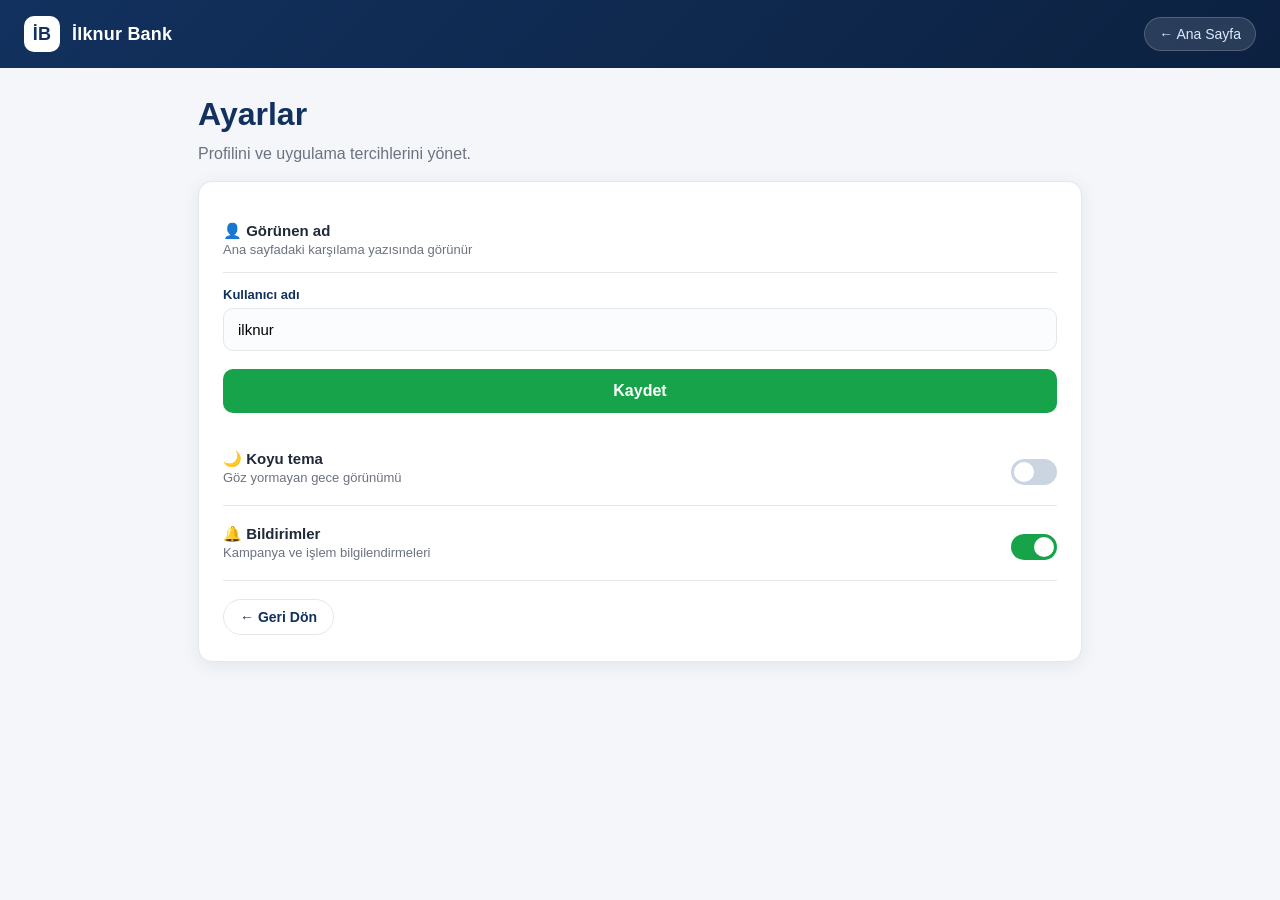
==== ayarlar.html @ 50ea3a40 "karsilama fontu ve ayarlar sayfasi" ====
<!DOCTYPE html>
<html lang="tr">
<head>
<meta charset="UTF-8">
<meta name="viewport" content="width=device-width, initial-scale=1.0">
<title>Ayarlar — İlknur Bank</title>
<link rel="stylesheet" href="style.css">
<script>
function load() {
  if (localStorage.getItem("tema") === "koyu") document.body.classList.add("dark");
  document.getElementById("kadi").value = localStorage.getItem("bank_user") || "ilknur";
  document.getElementById("tema").checked = localStorage.getItem("tema") === "koyu";
  document.getElementById("bildirim").checked = localStorage.getItem("bildirim") !== "kapali";
}
function saveUser(e) {
  if (e) e.preventDefault();
  var v = document.getElementById("kadi").value.trim();
  if (!v) return false;
  localStorage.setItem("bank_user", v);
  msg("Kullanıcı adı güncellendi: " + v);
  return false;
}
function toggleTema(el) {
  localStorage.setItem("tema", el.checked ? "koyu" : "acik");
  document.body.classList.toggle("dark", el.checked);
}
function toggleBildirim(el) {
  localStorage.setItem("bildirim", el.checked ? "acik" : "kapali");
  msg(el.checked ? "Bildirimler açıldı." : "Bildirimler kapatıldı.");
}
function msg(t) {
  var m = document.getElementById("msg");
  m.className = "alert ok"; m.textContent = t;
}
window.onload = load;
</script>
</head>
<body>
<div class="topbar"><div class="brand"><div class="brand-mark">İB</div><span>İlknur Bank</span></div><a href="index.html">← Ana Sayfa</a></div>
<div class="container">
  <h1>Ayarlar</h1>
  <p class="muted">Profilini ve uygulama tercihlerini yönet.</p>

  <form class="panel" style="max-width:100%" onsubmit="return saveUser(event)">
    <div class="settings-row">
      <div><strong>👤 Görünen ad</strong><small>Ana sayfadaki karşılama yazısında görünür</small></div>
    </div>
    <label for="kadi">Kullanıcı adı</label>
    <input id="kadi" type="text" maxlength="20">
    <button class="primary" type="submit">Kaydet</button>

    <div class="settings-row" style="margin-top:18px">
      <div><strong>🌙 Koyu tema</strong><small>Göz yormayan gece görünümü</small></div>
      <label class="switch"><input id="tema" type="checkbox" onchange="toggleTema(this)"><span class="slider"></span></label>
    </div>
    <div class="settings-row">
      <div><strong>🔔 Bildirimler</strong><small>Kampanya ve işlem bilgilendirmeleri</small></div>
      <label class="switch"><input id="bildirim" type="checkbox" onchange="toggleBildirim(this)"><span class="slider"></span></label>
    </div>

    <div id="msg" class="alert"></div>
    <a class="button-back" href="index.html">← Geri Dön</a>
  </form>
</div>
</body>
</html>
---- style.css ----
:root {
  --primary: #12315e;
  --primary-dark: #0c2140;
  --accent: #16a34a;
  --accent-dark: #15803d;
  --bg: #f4f6f9;
  --card: #ffffff;
  --text: #1f2937;
  --muted: #6b7280;
  --border: #e5e7eb;
  --radius: 14px;
  --shadow: 0 4px 18px rgba(18, 49, 94, 0.08);
}

* { box-sizing: border-box; }

body {
  font-family: "Inter", "Segoe UI", Arial, sans-serif;
  background: var(--bg);
  color: var(--text);
  margin: 0;
  padding: 0;
  min-height: 100vh;
}

/* Üst bar */
.topbar {
  background: linear-gradient(135deg, var(--primary), var(--primary-dark));
  color: #fff;
  padding: 16px 24px;
  display: flex;
  align-items: center;
  justify-content: space-between;
  position: sticky;
  top: 0;
  z-index: 10;
}

.brand {
  display: flex;
  align-items: center;
  gap: 12px;
  font-weight: 700;
  font-size: 18px;
  letter-spacing: 0.2px;
}

.brand-mark {
  width: 36px;
  height: 36px;
  border-radius: 10px;
  background: #fff;
  color: var(--primary);
  display: grid;
  place-items: center;
  font-weight: 800;
}

.topbar a, .topbar button.link {
  color: #dbeafe;
  text-decoration: none;
  font-size: 14px;
  background: rgba(255,255,255,0.12);
  border: 1px solid rgba(255,255,255,0.18);
  padding: 8px 14px;
  border-radius: 999px;
  cursor: pointer;
}

.topbar a:hover { background: rgba(255,255,255,0.2); }

.container {
  max-width: 920px;
  margin: 0 auto;
  padding: 28px 18px 48px;
}

h1, h2 { margin: 0 0 12px; color: var(--primary); }
.topbar h2 { color: #fff; margin: 0; }

/* Karşılama yazısı — şık serif font */
#welcome {
  font-family: "Playfair Display", Georgia, "Times New Roman", serif;
  font-weight: 700;
  font-size: 34px;
  letter-spacing: 0.3px;
  line-height: 1.2;
  background: linear-gradient(90deg, var(--primary), #2b5ea7);
  -webkit-background-clip: text;
  background-clip: text;
  color: transparent;
}
#welcome .user-name { font-style: italic; }

.topbar-actions { display: flex; gap: 8px; align-items: center; }
p.muted { color: var(--muted); margin: 6px 0 18px; }

/* Bakiye kartı */
.balance-card {
  background: linear-gradient(135deg, var(--primary) 0%, #1e4a8a 100%);
  color: #fff;
  border-radius: var(--radius);
  padding: 24px;
  box-shadow: var(--shadow);
  margin-bottom: 22px;
  display: flex;
  justify-content: space-between;
  align-items: center;
  flex-wrap: wrap;
  gap: 12px;
}

.balance-card small { opacity: 0.8; display: block; margin-bottom: 6px; }
.balance-amount { font-size: 32px; font-weight: 800; letter-spacing: 0.3px; }
.balance-iban { font-size: 13px; opacity: 0.85; margin-top: 6px; }

/* Menü grid */
.menu {
  display: grid;
  grid-template-columns: repeat(auto-fit, minmax(200px, 1fr));
  gap: 14px;
}

.menu a { text-decoration: none; }

.card {
  background: var(--card);
  border: 1px solid var(--border);
  border-radius: var(--radius);
  padding: 22px 18px;
  box-shadow: var(--shadow);
  text-align: left;
  transition: transform 0.15s ease, box-shadow 0.15s ease;
  color: var(--text);
}

a .card:hover {
  transform: translateY(-3px);
  box-shadow: 0 10px 26px rgba(18,49,94,0.14);
  border-color: #cbd5e1;
}

.card .icon { font-size: 28px; margin-bottom: 10px; }
.card strong { display: block; font-size: 16px; margin-bottom: 6px; color: var(--primary); }
.card span { font-size: 13px; color: var(--muted); }

/* Form kartı */
.panel {
  background: var(--card);
  border: 1px solid var(--border);
  border-radius: var(--radius);
  box-shadow: var(--shadow);
  padding: 26px 24px;
  max-width: 560px;
  margin: 0 auto;
}

label { display: block; text-align: left; font-size: 13px; font-weight: 600; margin: 14px 0 6px; color: var(--primary); }

input, select {
  width: 100%;
  padding: 12px 14px;
  border-radius: 10px;
  border: 1.5px solid var(--border);
  font-size: 15px;
  outline: none;
  background: #fbfcfe;
}

input:focus, select:focus { border-color: var(--primary); background: #fff; }

/* Eski sayfalardaki çıplak input'lar için */
body > input { max-width: 560px; margin: 10px auto; display: block; }

button.primary, .btn {
  width: 100%;
  margin-top: 18px;
  padding: 13px 18px;
  border: none;
  border-radius: 10px;
  background: var(--accent);
  color: #fff;
  font-size: 16px;
  font-weight: 700;
  cursor: pointer;
}

button.primary:hover { background: var(--accent-dark); }

.button-back, .back {
  display: inline-block;
  margin-top: 18px;
  color: var(--primary);
  text-decoration: none;
  font-size: 14px;
  font-weight: 600;
  border: 1px solid var(--border);
  padding: 9px 16px;
  border-radius: 999px;
  background: #fff;
}

.button-back:hover { background: #eef2f7; }

/* Login */
.login-wrap {
  min-height: 100vh;
  display: grid;
  place-items: center;
  padding: 24px;
  background: radial-gradient(800px 400px at 20% 10%, #1e4a8a 0%, var(--primary-dark) 55%, #081426 100%);
}

.login-box {
  background: #fff;
  width: 100%;
  max-width: 380px;
  border-radius: 18px;
  padding: 30px 26px;
  box-shadow: 0 20px 60px rgba(0,0,0,0.3);
  text-align: center;
}

.login-box h2 { margin-bottom: 4px; }
.login-box p { color: var(--muted); font-size: 13px; margin-bottom: 18px; }
.demo-info {
  margin-top: 14px;
  font-size: 12px;
  color: var(--muted);
  background: #f8fafc;
  border: 1px dashed #cbd5e1;
  border-radius: 10px;
  padding: 10px;
}

/* Tablo */
.table-wrap { overflow-x: auto; }
table {
  width: 100%;
  border-collapse: collapse;
  font-size: 14px;
  margin-top: 12px;
}
th, td { padding: 12px 10px; border-bottom: 1px solid var(--border); text-align: left; }
th { color: var(--muted); font-weight: 700; font-size: 12px; text-transform: uppercase; }
.positive { color: var(--accent-dark); font-weight: 700; }
.negative { color: #dc2626; font-weight: 700; }

/* Kart görseli */
.bank-card {
  background: linear-gradient(135deg, #0f2a44, #2b5ea7);
  color: #fff;
  border-radius: 16px;
  padding: 20px;
  margin-bottom: 14px;
  box-shadow: var(--shadow);
}
.bank-card .num { font-size: 18px; letter-spacing: 2px; margin: 12px 0; }
.bank-card .row { display: flex; justify-content: space-between; font-size: 13px; opacity: 0.9; }

.alert {
  margin-top: 14px;
  padding: 12px 14px;
  border-radius: 10px;
  font-size: 14px;
  display: none;
}
.alert.ok { display: block; background: #dcfce7; color: #166534; border: 1px solid #bbf7d0; }
.alert.err { display: block; background: #fee2e2; color: #991b1b; border: 1px solid #fecaca; }

/* Ayarlar sayfası */
.settings-row {
  display: flex;
  align-items: center;
  justify-content: space-between;
  gap: 12px;
  padding: 14px 0;
  border-bottom: 1px solid var(--border);
  text-align: left;
}
.settings-row:last-child { border-bottom: none; }
.settings-row strong { display: block; font-size: 15px; }
.settings-row small { color: var(--muted); font-size: 13px; }
.switch { position: relative; width: 46px; height: 26px; flex-shrink: 0; }
.switch input { opacity: 0; width: 100%; height: 100%; margin: 0; cursor: pointer; }
.slider {
  position: absolute; inset: 0;
  background: #cbd5e1; border-radius: 999px;
  pointer-events: none; transition: 0.2s;
}
.slider:before {
  content: ""; position: absolute;
  width: 20px; height: 20px; border-radius: 50%;
  background: #fff; top: 3px; left: 3px; transition: 0.2s;
}
.switch input:checked + .slider { background: var(--accent); }
.switch input:checked + .slider:before { transform: translateX(20px); }

/* Koyu tema (ayarlar ile açılır) */
body.dark {
  --bg: #0f172a;
  --card: #1e293b;
  --text: #e2e8f0;
  --muted: #94a3b8;
  --border: #334155;
  --shadow: 0 4px 18px rgba(0,0,0,0.4);
}
body.dark .topbar { background: linear-gradient(135deg, #020617, #1e3a5f); }
body.dark input, body.dark select { background: #0f172a; color: #e2e8f0; }
body.dark .login-box { background: #1e293b; }
body.dark .login-box h2 { color: #e2e8f0; }
body.dark #welcome { background: linear-gradient(90deg, #93c5fd, #e0f2fe); -webkit-background-clip: text; background-clip: text; }
body.dark .balance-card { background: linear-gradient(135deg, #020617, #1e3a5f); }
body.dark .button-back { background: #1e293b; color: #e2e8f0; }
body.dark .demo-info { background: #0f172a; border-color: #334155; }

@media (max-width: 600px) {
  .balance-amount { font-size: 26px; }
  .container { padding: 18px 14px 36px; }
}
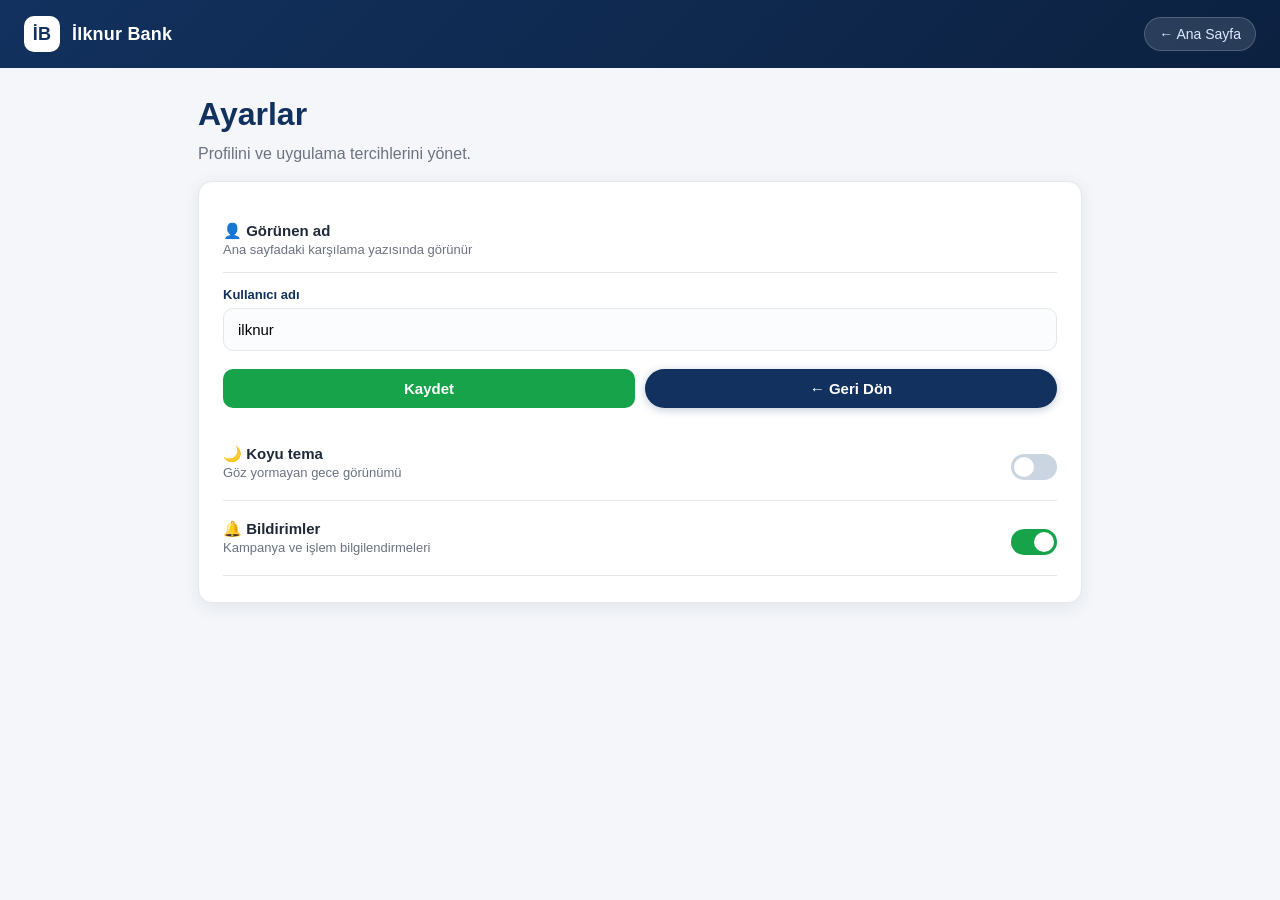
==== commit 703e6931: "gonder ode butonlari yan yana kuculdu" ====
--- a/ayarlar.html
+++ b/ayarlar.html
@@ -47,7 +47,7 @@
     </div>
     <label for="kadi">Kullanıcı adı</label>
     <input id="kadi" type="text" maxlength="20">
-    <button class="primary" type="submit">Kaydet</button>
+    <div class="btn-row"><button class="primary" type="submit">Kaydet</button><a class="button-back" href="index.html">← Geri Dön</a></div>
 
     <div class="settings-row" style="margin-top:18px">
       <div><strong>🌙 Koyu tema</strong><small>Göz yormayan gece görünümü</small></div>
@@ -59,8 +59,8 @@
     </div>
 
     <div id="msg" class="alert"></div>
-    <a class="button-back" href="index.html">← Geri Dön</a>
   </form>
 </div>
+<script src="gecis.js" defer></script>
 </body>
 </html>
--- a/style.css
+++ b/style.css
@@ -78,19 +78,7 @@
 h1, h2 { margin: 0 0 12px; color: var(--primary); }
 .topbar h2 { color: #fff; margin: 0; }
 
-/* Karşılama yazısı — şık serif font */
-#welcome {
-  font-family: "Playfair Display", Georgia, "Times New Roman", serif;
-  font-weight: 700;
-  font-size: 34px;
-  letter-spacing: 0.3px;
-  line-height: 1.2;
-  background: linear-gradient(90deg, var(--primary), #2b5ea7);
-  -webkit-background-clip: text;
-  background-clip: text;
-  color: transparent;
-}
-#welcome .user-name { font-style: italic; }
+#welcome { font-size: 26px; color: #2f5b9c; font-weight: 600; }
 
 .topbar-actions { display: flex; gap: 8px; align-items: center; }
 p.muted { color: var(--muted); margin: 6px 0 18px; }
@@ -187,20 +175,29 @@
 
 button.primary:hover { background: var(--accent-dark); }
 
+/* Yan yana butonlar (Gönder + Geri Dön gibi) */
+.btn-row { display: flex; gap: 10px; margin-top: 18px; }
+.btn-row .primary, .btn-row .button-back {
+  flex: 1; width: auto; margin: 0;
+  text-align: center; padding: 11px 12px; font-size: 15px;
+  display: flex; align-items: center; justify-content: center;
+}
+
 .button-back, .back {
   display: inline-block;
   margin-top: 18px;
-  color: var(--primary);
+  color: #fff;
   text-decoration: none;
   font-size: 14px;
-  font-weight: 600;
-  border: 1px solid var(--border);
-  padding: 9px 16px;
+  font-weight: 700;
+  border: none;
+  padding: 10px 20px;
   border-radius: 999px;
-  background: #fff;
-}
-
-.button-back:hover { background: #eef2f7; }
+  background: var(--primary);
+  box-shadow: 0 2px 8px rgba(18,49,94,0.25);
+}
+
+.button-back:hover { background: var(--primary-dark); }
 
 /* Login */
 .login-wrap {
@@ -309,7 +306,6 @@
 body.dark input, body.dark select { background: #0f172a; color: #e2e8f0; }
 body.dark .login-box { background: #1e293b; }
 body.dark .login-box h2 { color: #e2e8f0; }
-body.dark #welcome { background: linear-gradient(90deg, #93c5fd, #e0f2fe); -webkit-background-clip: text; background-clip: text; }
 body.dark .balance-card { background: linear-gradient(135deg, #020617, #1e3a5f); }
 body.dark .button-back { background: #1e293b; color: #e2e8f0; }
 body.dark .demo-info { background: #0f172a; border-color: #334155; }
@@ -318,3 +314,71 @@
   .balance-amount { font-size: 26px; }
   .container { padding: 18px 14px 36px; }
 }
+
+/* Sekmeler arası geçiş hareketi */
+@keyframes pageIn {
+  from { opacity: 0; transform: translateY(10px); }
+  to { opacity: 1; transform: none; }
+}
+@keyframes modalIn {
+  from { opacity: 0; transform: translateY(16px) scale(0.98); }
+  to { opacity: 1; transform: none; }
+}
+.container, .login-box, .panel { animation: pageIn 0.32s ease; }
+.menu .card { animation: pageIn 0.35s ease backwards; }
+.menu a:nth-child(2) .card { animation-delay: 0.05s; }
+.menu a:nth-child(3) .card { animation-delay: 0.1s; }
+.menu a:nth-child(4) .card { animation-delay: 0.15s; }
+body.leaving { opacity: 0; transform: translateY(6px); transition: opacity 0.18s ease, transform 0.18s ease; }
+
+/* Modal pencere */
+.modal {
+  position: fixed; inset: 0;
+  background: rgba(12, 25, 45, 0.55);
+  backdrop-filter: blur(3px);
+  display: none;
+  align-items: center;
+  justify-content: center;
+  padding: 18px;
+  z-index: 50;
+}
+.modal.open { display: flex; }
+.modal-box {
+  background: var(--bg);
+  border-radius: 18px;
+  width: 100%;
+  max-width: 640px;
+  max-height: 88vh;
+  display: flex;
+  flex-direction: column;
+  overflow: hidden;
+  box-shadow: 0 24px 70px rgba(0,0,0,0.35);
+  animation: modalIn 0.25s ease;
+  border: 1px solid var(--border);
+}
+.modal-head {
+  display: flex;
+  align-items: center;
+  justify-content: space-between;
+  padding: 12px 16px;
+  background: var(--card);
+  border-bottom: 1px solid var(--border);
+  font-weight: 700;
+  color: var(--primary);
+}
+.modal-head button {
+  border: none;
+  background: var(--primary);
+  color: #fff;
+  font-size: 14px;
+  font-weight: 700;
+  border-radius: 999px;
+  padding: 8px 14px;
+  cursor: pointer;
+}
+.modal-head button:hover { background: var(--primary-dark); }
+.modal-frame { width: 100%; height: 62vh; min-height: 420px; border: none; background: var(--bg); }
+@media (prefers-reduced-motion: reduce) {
+  .container, .login-box, .panel, .menu .card { animation: none; }
+  body.leaving { transition: none; }
+}
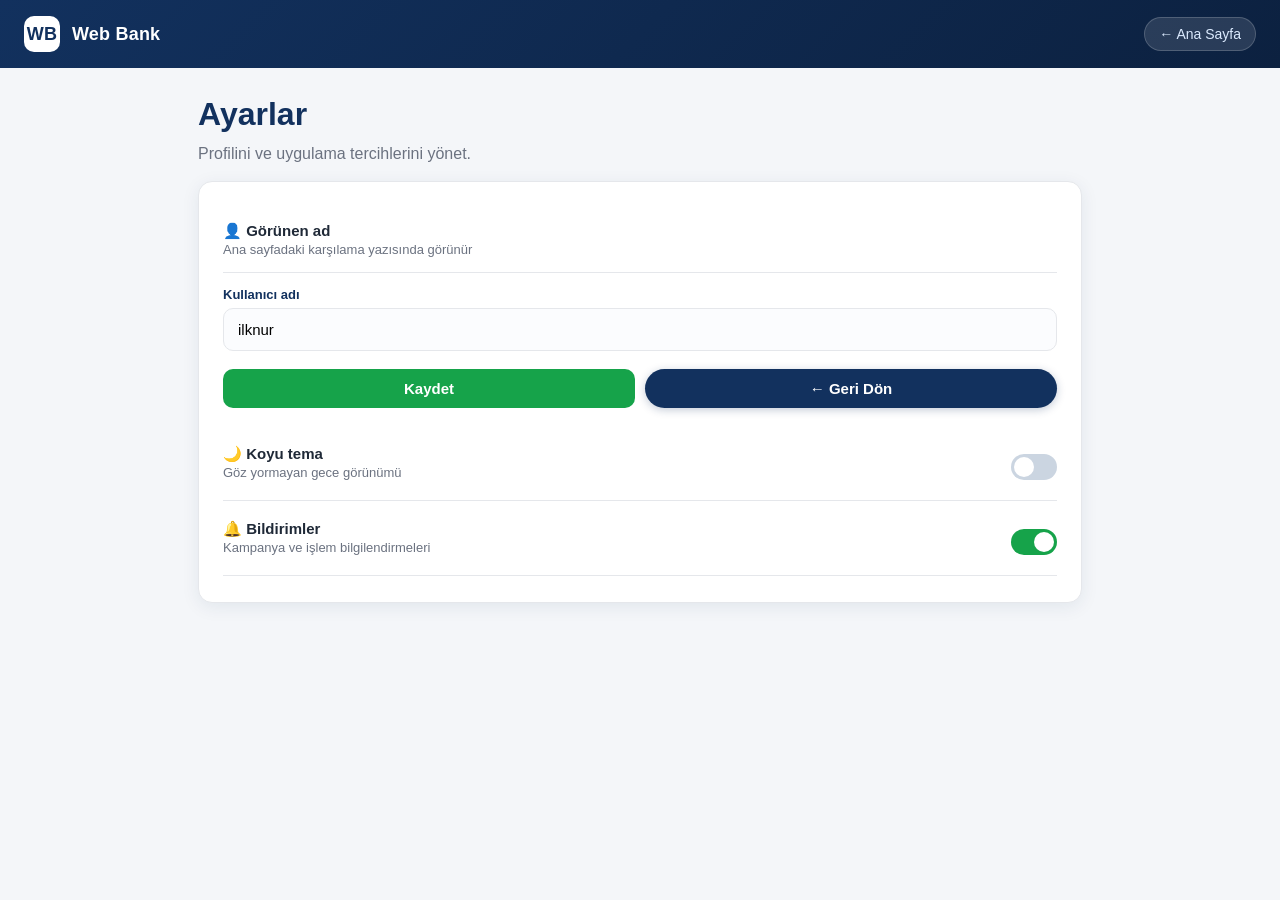
==== commit a2784484: "proje adi Web Bank oldu" ====
--- a/ayarlar.html
+++ b/ayarlar.html
@@ -3,7 +3,7 @@
 <head>
 <meta charset="UTF-8">
 <meta name="viewport" content="width=device-width, initial-scale=1.0">
-<title>Ayarlar — İlknur Bank</title>
+<title>Ayarlar — Web Bank</title>
 <link rel="stylesheet" href="style.css">
 <script>
 function load() {
@@ -36,7 +36,7 @@
 </script>
 </head>
 <body>
-<div class="topbar"><div class="brand"><div class="brand-mark">İB</div><span>İlknur Bank</span></div><a href="index.html">← Ana Sayfa</a></div>
+<div class="topbar"><div class="brand"><div class="brand-mark">WB</div><span>Web Bank</span></div><a href="index.html">← Ana Sayfa</a></div>
 <div class="container">
   <h1>Ayarlar</h1>
   <p class="muted">Profilini ve uygulama tercihlerini yönet.</p>
--- a/style.css
+++ b/style.css
@@ -303,6 +303,12 @@
   --shadow: 0 4px 18px rgba(0,0,0,0.4);
 }
 body.dark .topbar { background: linear-gradient(135deg, #020617, #1e3a5f); }
+body.dark h1, body.dark h2 { color: #e8eef7; }
+body.dark #welcome { color: #93c5fd; }
+body.dark .card strong { color: #e8eef7; }
+body.dark label { color: #cbd5e1; }
+body.dark .modal-head { color: #e8eef7; background: #1e293b; }
+body.dark .modal-box { background: #0f172a; }
 body.dark input, body.dark select { background: #0f172a; color: #e2e8f0; }
 body.dark .login-box { background: #1e293b; }
 body.dark .login-box h2 { color: #e2e8f0; }
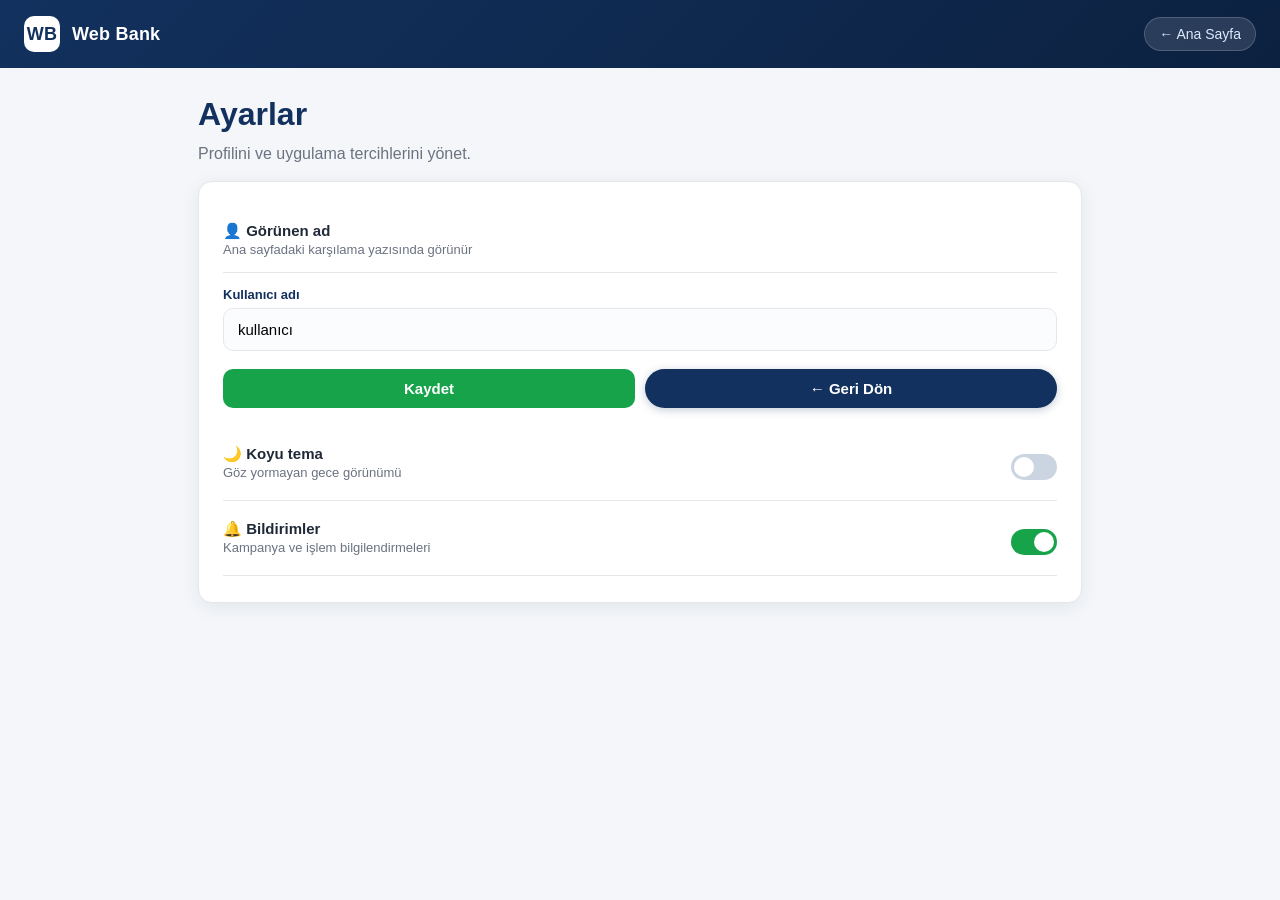
==== commit 1b81e4ec: "demo kullanici adi kullanici oldu" ====
--- a/ayarlar.html
+++ b/ayarlar.html
@@ -8,7 +8,7 @@
 <script>
 function load() {
   if (localStorage.getItem("tema") === "koyu") document.body.classList.add("dark");
-  document.getElementById("kadi").value = localStorage.getItem("bank_user") || "ilknur";
+  document.getElementById("kadi").value = localStorage.getItem("bank_user") || "kullanıcı";
   document.getElementById("tema").checked = localStorage.getItem("tema") === "koyu";
   document.getElementById("bildirim").checked = localStorage.getItem("bildirim") !== "kapali";
 }
